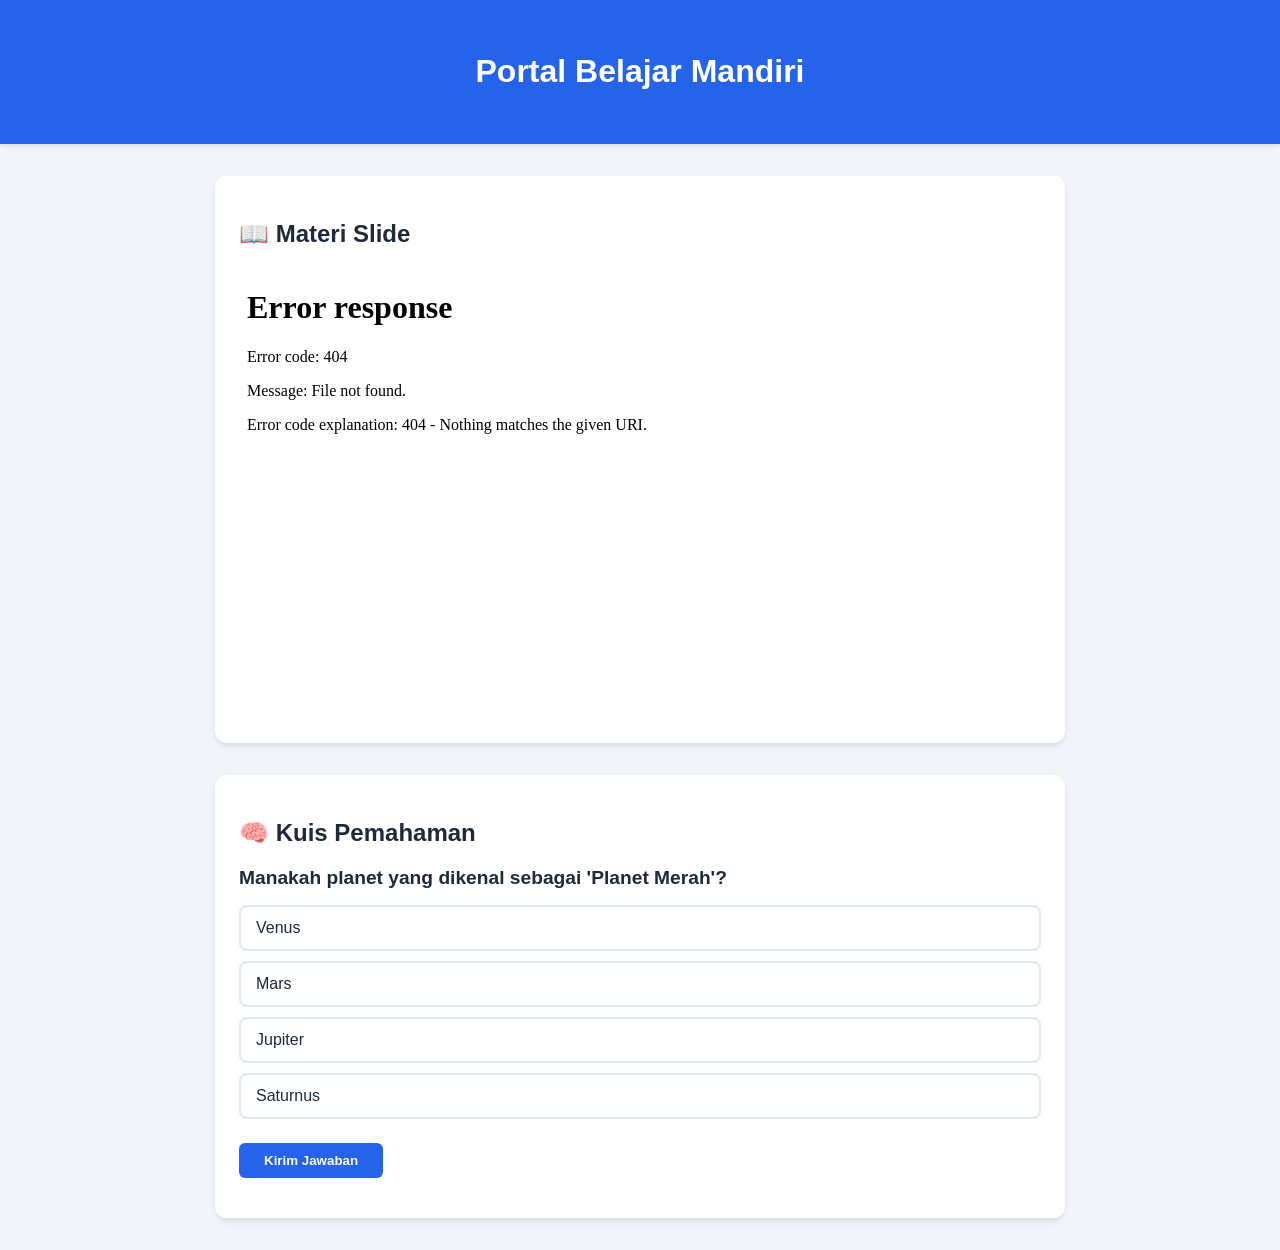
==== index.html @ a249ac57 "Add files via upload" ====
<!DOCTYPE html>
<html lang="id">
<head>
    <meta charset="UTF-8">
    <meta name="viewport" content="width=device-width, initial-scale=1.0">
    <title>E-Learning Interaktif</title>
    <link rel="stylesheet" href="style.css">
</head>
<body>

<header>
    <h1>Portal Belajar Mandiri</h1>
</header>

<div class="container">
    <section class="card">
        <h2>📖 Materi Slide</h2>
        <div class="materi-wrapper">
            <iframe src="Sentuhan_Aman_SAFE-ABLE.docx" frameborder="0" allowfullscreen="true"></iframe>
        </div>
    </section>

    <section class="card quiz-section">
        <h2>🧠 Kuis Pemahaman</h2>
        <div id="quiz-container">
            <p id="question-text" class="question">Memuat pertanyaan...</p>
            <div id="options-container" class="options-grid">
                </div>
            <div class="footer-quiz">
                <button id="submit-btn" class="btn-primary">Kirim Jawaban</button>
                <p id="feedback-message"></p>
            </div>
        </div>
    </section>
</div>

<script src="script.js"></script>
</body>
</html>
---- style.css ----
/* Variabel Warna */
:root {
    --primary: #2563eb;
    --dark: #1e293b;
    --light: #f8fafc;
    --success: #22c55e;
    --error: #ef4444;
}

body {
    font-family: 'Inter', sans-serif;
    background-color: #f1f5f9;
    margin: 0;
    color: var(--dark);
}

header {
    background: var(--primary);
    color: white;
    padding: 2rem 1rem;
    text-align: center;
    box-shadow: 0 2px 4px rgba(0,0,0,0.1);
}

.container {
    max-width: 850px;
    margin: 2rem auto;
    padding: 0 1rem;
}

.card {
    background: white;
    padding: 1.5rem;
    border-radius: 12px;
    box-shadow: 0 4px 6px -1px rgba(0,0,0,0.1);
    margin-bottom: 2rem;
}

/* Responsive Iframe */
.materi-wrapper {
    position: relative;
    padding-bottom: 56.25%;
    height: 0;
    border-radius: 8px;
    overflow: hidden;
}

.materi-wrapper iframe {
    position: absolute;
    top: 0; left: 0; width: 100%; height: 100%;
}

/* Style Kuis */
.question {
    font-size: 1.2rem;
    font-weight: 600;
    margin-bottom: 1rem;
}

.options-grid {
    display: grid;
    gap: 10px;
}

.option-item {
    padding: 12px 15px;
    border: 2px solid #e2e8f0;
    border-radius: 8px;
    cursor: pointer;
    transition: all 0.2s;
}

.option-item:hover {
    border-color: var(--primary);
    background-color: #eff6ff;
}

.option-item.selected {
    border-color: var(--primary);
    background-color: var(--primary);
    color: white;
}

.btn-primary {
    margin-top: 1.5rem;
    background: var(--primary);
    color: white;
    border: none;
    padding: 10px 25px;
    border-radius: 6px;
    cursor: pointer;
    font-weight: bold;
}

.btn-primary:hover {
    background: #1d4ed8;
}

#feedback-message {
    margin-top: 1rem;
    font-weight: 500;
}
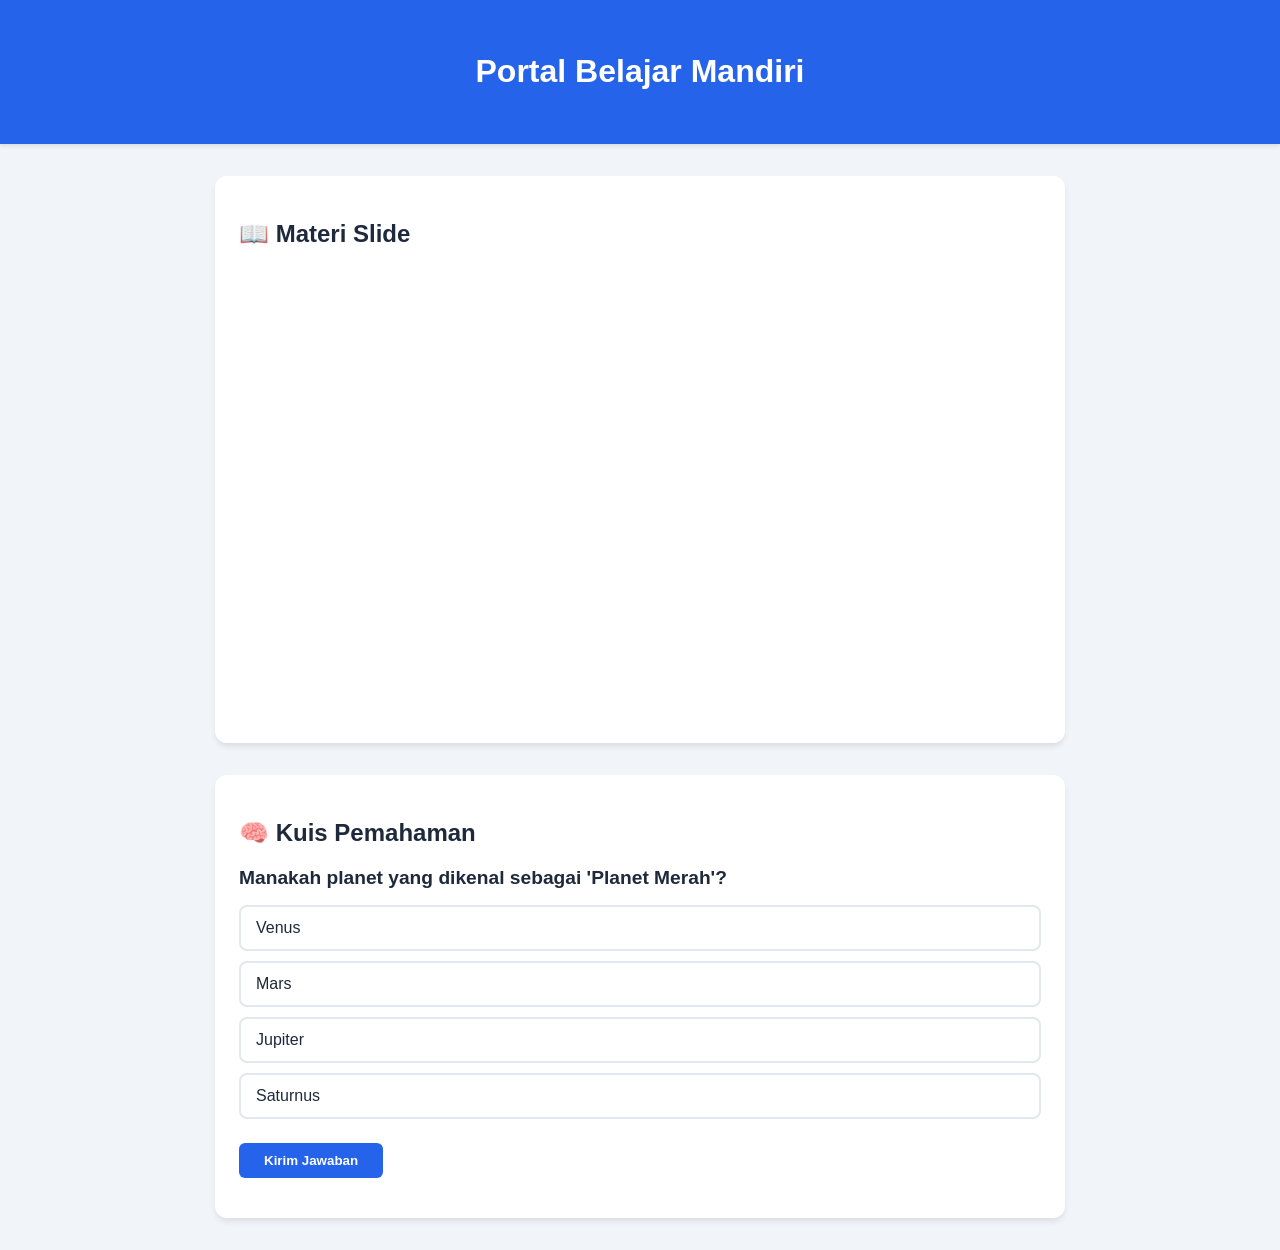
==== commit 0406d3a5: "Add files via upload" ====
--- a/index.html
+++ b/index.html
@@ -16,7 +16,7 @@
     <section class="card">
         <h2>📖 Materi Slide</h2>
         <div class="materi-wrapper">
-            <iframe src="Sentuhan_Aman_SAFE-ABLE.docx" frameborder="0" allowfullscreen="true"></iframe>
+            <iframe src="https://docs.google.com/presentation/d/1Wou6wBnehSSG4spUyIM-dV3K37yJOt5o/edit?usp=drive_link&ouid=101601859047344532676&rtpof=true&sd=true" frameborder="0" allowfullscreen="true"></iframe>
         </div>
     </section>
 
